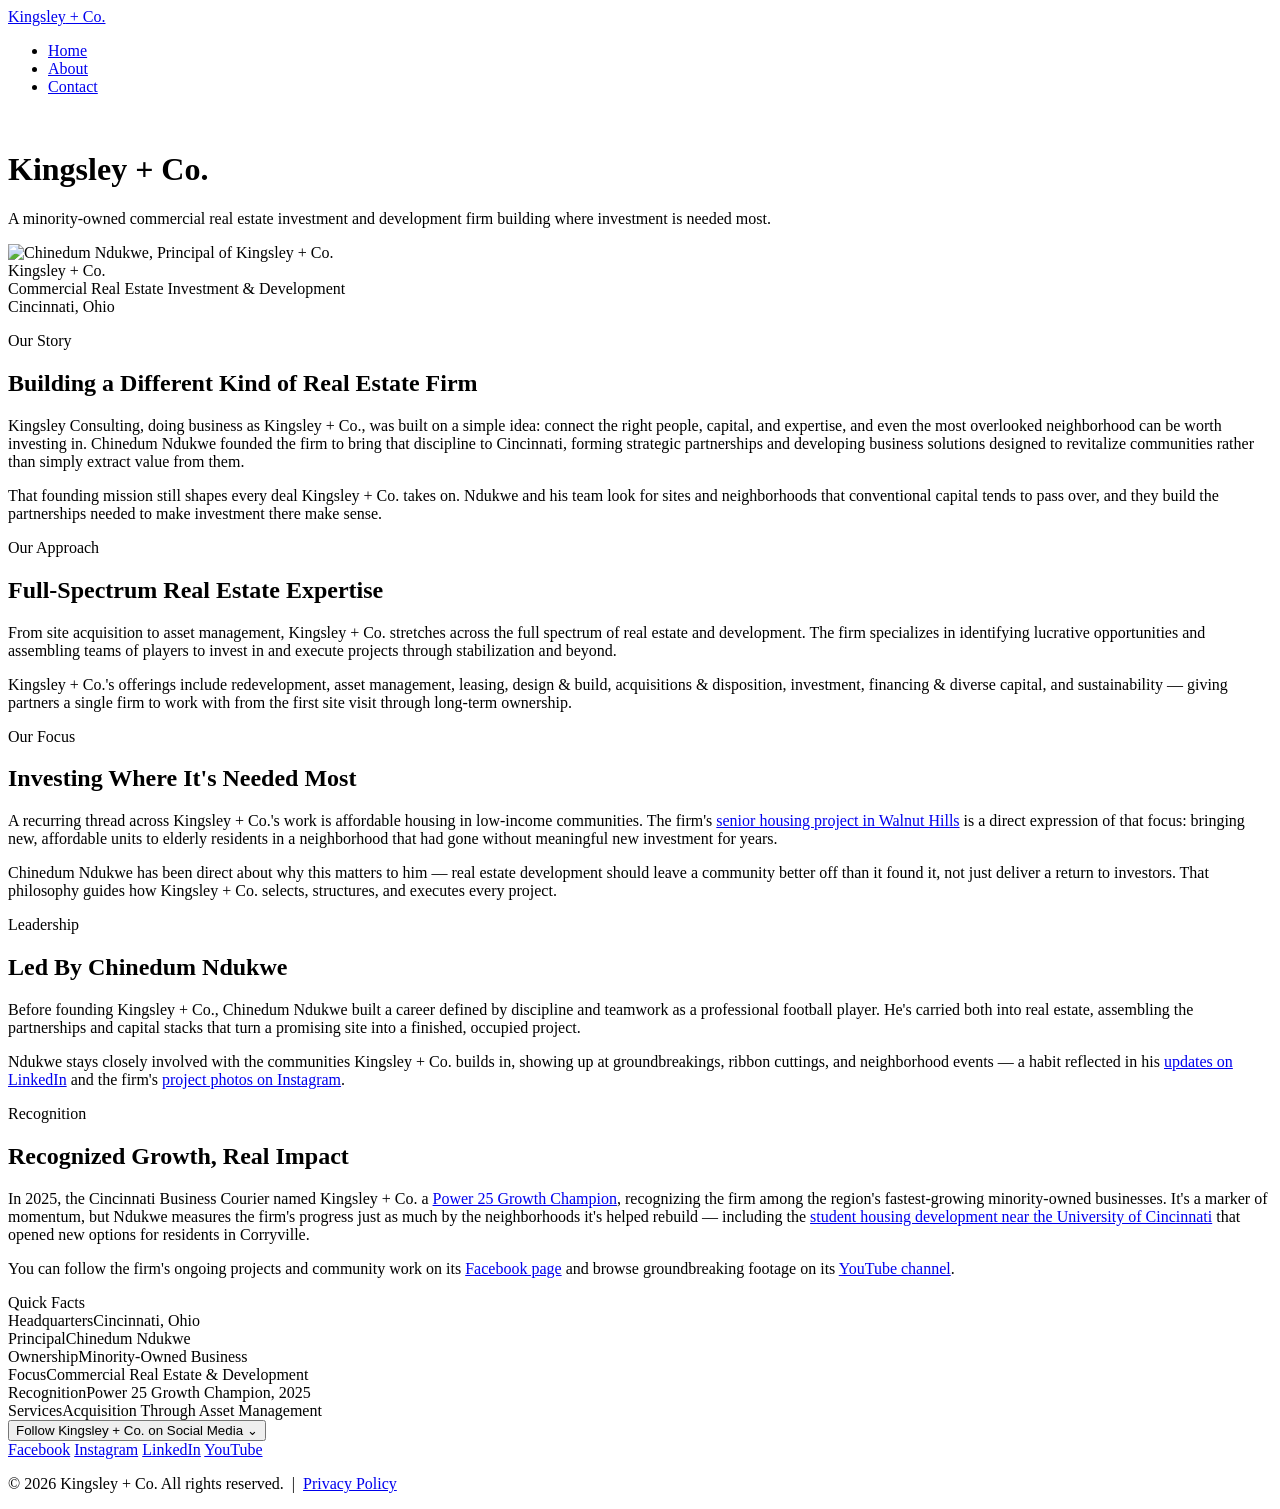
==== about.html @ ecde5082 "Create file" ====
<!DOCTYPE html>
<html lang="en">
<head>
<meta charset="UTF-8"/>
<meta name="viewport" content="width=device-width,initial-scale=1.0"/>
<title>About Kingsley + Co. | Revitalizing Communities Through Real Estate | Cincinnati</title>
<meta name="description" content="Meet Kingsley + Co., the minority-owned Cincinnati real estate firm led by Chinedum Ndukwe that invests in and rebuilds overlooked neighborhoods."/>
<link rel="canonical" href="https://kingsleyandcompany.netlify.app/about.html"/>
<meta property="og:type" content="website"/>
<meta property="og:title" content="About Kingsley + Co."/>
<meta property="og:description" content="The minority-owned Cincinnati real estate firm led by Chinedum Ndukwe that invests in and rebuilds overlooked neighborhoods."/>
<meta property="og:image" content="https://kingsleyandcompany.netlify.app/images/hero.jpg"/>
<meta property="og:url" content="https://kingsleyandcompany.netlify.app/about.html"/>
<link href="https://fonts.googleapis.com/css2?family=Playfair+Display:wght@700&family=Source+Sans+3:wght@300;400;500;600&display=swap" rel="stylesheet"/>
<link rel="stylesheet" href="assets/style.css"/>

<script type="application/ld+json">
{
  "@context": "https://schema.org",
  "@type": "Person",
  "name": "Chinedum Ndukwe",
  "jobTitle": "Principal, Kingsley + Co.",
  "url": "https://kingsleyandcompany.netlify.app/",
  "image": "https://kingsleyandcompany.netlify.app/images/hero.jpg",
  "sameAs": [
    "https://kingsleyandcompany.com",
    "https://www.facebook.com/kingsley.company.realestate/",
    "https://www.instagram.com/kingsley.company/?hl=en",
    "https://www.linkedin.com/company/kingsley-and-company",
    "https://www.youtube.com/@KINGSLEYANDCO"
  ],
  "address": {
    "@type": "PostalAddress",
    "addressLocality": "Cincinnati",
    "addressRegion": "OH",
    "addressCountry": "US"
  },
  "description": "Chinedum Ndukwe leads Kingsley + Co., a minority-owned commercial real estate investment and development firm focused on revitalizing Cincinnati communities."
}
</script>
<script type="application/ld+json">
{
  "@context": "https://schema.org",
  "@type": "WebSite",
  "name": "Kingsley + Co.",
  "url": "https://kingsleyandcompany.netlify.app/"
}
</script>
<script type="application/ld+json">
{
  "@context": "https://schema.org",
  "@type": "AboutPage",
  "url": "https://kingsleyandcompany.netlify.app/about.html",
  "mainEntity": {
    "@type": "Person",
    "name": "Chinedum Ndukwe"
  }
}
</script>
</head>
<body>

<!-- ══ NAV ═══════════════════════════════════════════════════════ -->
<nav id="main-nav">
  <a class="nav-logo" href="/">Kingsley<span> + Co.</span></a>
  <ul class="nav-links">
    <li><a href="/">Home</a></li>
    <li><a class="active" href="about.html">About</a></li>
    <li><a href="contact.html">Contact</a></li>
  </ul>
</nav>

<!-- ══ PAGE HERO ═════════════════════════════════════════════════ -->
<div class="pg-hero">
  <p class="eyebrow" style="color:rgba(255,255,255,.55)">Learn More</p>
  <h1>Kingsley + Co.</h1>
  <p class="pg-sub">A minority-owned commercial real estate investment and development firm building where investment is needed most.</p>
</div>

<!-- ══ PROFILE CARD ══════════════════════════════════════════════ -->
<div class="pc-wrap">
  <div class="pc">
    <div class="pc-ph"><img src="images/hero.jpg" alt="Chinedum Ndukwe, Principal of Kingsley + Co."/></div>
    <div>
      <div class="pc-nm">Kingsley + Co.</div>
      <div class="pc-rl">Commercial Real Estate Investment &amp; Development</div>
      <div class="pc-lc">Cincinnati, Ohio</div>
    </div>
  </div>
</div>

<!-- ══ ABOUT SECTIONS + SIDEBAR ══════════════════════════════════ -->
<div class="am-wrap">
  <div class="am-inner">
    <div>

      <div class="csec">
        <p class="cey">Our Story</p>
        <h2>Building a Different Kind of Real Estate Firm</h2>
        <p>Kingsley Consulting, doing business as Kingsley + Co., was built on a simple idea: connect the right people, capital, and expertise, and even the most overlooked neighborhood can be worth investing in. Chinedum Ndukwe founded the firm to bring that discipline to Cincinnati, forming strategic partnerships and developing business solutions designed to revitalize communities rather than simply extract value from them.</p>
        <p>That founding mission still shapes every deal Kingsley + Co. takes on. Ndukwe and his team look for sites and neighborhoods that conventional capital tends to pass over, and they build the partnerships needed to make investment there make sense.</p>
      </div>

      <div class="csec" id="services">
        <p class="cey">Our Approach</p>
        <h2>Full-Spectrum Real Estate Expertise</h2>
        <p>From site acquisition to asset management, Kingsley + Co. stretches across the full spectrum of real estate and development. The firm specializes in identifying lucrative opportunities and assembling teams of players to invest in and execute projects through stabilization and beyond.</p>
        <p>Kingsley + Co.'s offerings include redevelopment, asset management, leasing, design &amp; build, acquisitions &amp; disposition, investment, financing &amp; diverse capital, and sustainability — giving partners a single firm to work with from the first site visit through long-term ownership.</p>
      </div>

      <div class="csec">
        <p class="cey">Our Focus</p>
        <h2>Investing Where It's Needed Most</h2>
        <p>A recurring thread across Kingsley + Co.'s work is affordable housing in low-income communities. The firm's <a href="walnut-hills-senior-housing.html">senior housing project in Walnut Hills</a> is a direct expression of that focus: bringing new, affordable units to elderly residents in a neighborhood that had gone without meaningful new investment for years.</p>
        <p>Chinedum Ndukwe has been direct about why this matters to him — real estate development should leave a community better off than it found it, not just deliver a return to investors. That philosophy guides how Kingsley + Co. selects, structures, and executes every project.</p>
      </div>

      <div class="csec">
        <p class="cey">Leadership</p>
        <h2>Led By Chinedum Ndukwe</h2>
        <p>Before founding Kingsley + Co., Chinedum Ndukwe built a career defined by discipline and teamwork as a professional football player. He's carried both into real estate, assembling the partnerships and capital stacks that turn a promising site into a finished, occupied project.</p>
        <p>Ndukwe stays closely involved with the communities Kingsley + Co. builds in, showing up at groundbreakings, ribbon cuttings, and neighborhood events — a habit reflected in his <a href="https://www.linkedin.com/company/kingsley-and-company" target="_blank" rel="noopener">updates on LinkedIn</a> and the firm's <a href="https://www.instagram.com/kingsley.company/?hl=en" target="_blank" rel="noopener">project photos on Instagram</a>.</p>
      </div>

      <div class="csec">
        <p class="cey">Recognition</p>
        <h2>Recognized Growth, Real Impact</h2>
        <p>In 2025, the Cincinnati Business Courier named Kingsley + Co. a <a href="power-25-growth-champion.html">Power 25 Growth Champion</a>, recognizing the firm among the region's fastest-growing minority-owned businesses. It's a marker of momentum, but Ndukwe measures the firm's progress just as much by the neighborhoods it's helped rebuild — including the <a href="student-housing-near-university-cincinnati.html">student housing development near the University of Cincinnati</a> that opened new options for residents in Corryville.</p>
        <p>You can follow the firm's ongoing projects and community work on its <a href="https://www.facebook.com/kingsley.company.realestate/" target="_blank" rel="noopener">Facebook page</a> and browse groundbreaking footage on its <a href="https://www.youtube.com/@KINGSLEYANDCO" target="_blank" rel="noopener">YouTube channel</a>.</p>
      </div>

    </div>

    <aside class="sidebar-facts">
      <div class="sb-box">
        <div class="sb-title">Quick Facts</div>
        <div class="fr"><span class="fl">Headquarters</span><span class="fv">Cincinnati, Ohio</span></div>
        <div class="fr"><span class="fl">Principal</span><span class="fv">Chinedum Ndukwe</span></div>
        <div class="fr"><span class="fl">Ownership</span><span class="fv">Minority-Owned Business</span></div>
        <div class="fr"><span class="fl">Focus</span><span class="fv">Commercial Real Estate &amp; Development</span></div>
        <div class="fr"><span class="fl">Recognition</span><span class="fv">Power 25 Growth Champion, 2025</span></div>
        <div class="fr"><span class="fl">Services</span><span class="fv">Acquisition Through Asset Management</span></div>
      </div>
    </aside>
  </div>
</div>

<!-- ══ SOCIAL ══════════════════════════════════════════════════════ -->
<div class="acc-section" style="background:var(--off)">
  <div class="acc-wrap">
    <button class="acc-btn" onclick="tog(this,'s-about')">Follow Kingsley + Co. on Social Media <span class="chevron">&#8964;</span></button>
    <div class="acc-body" id="s-about">
      <div class="social-media-list">
        <a href="https://www.facebook.com/kingsley.company.realestate/" target="_blank" rel="noopener">Facebook</a>
        <a href="https://www.instagram.com/kingsley.company/?hl=en" target="_blank" rel="noopener">Instagram</a>
        <a href="https://www.linkedin.com/company/kingsley-and-company" target="_blank" rel="noopener">LinkedIn</a>
        <a href="https://www.youtube.com/@KINGSLEYANDCO" target="_blank" rel="noopener">YouTube</a>
      </div>
    </div>
  </div>
</div>

<footer>
  <p>&copy; 2026 Kingsley + Co. All rights reserved. &nbsp;|&nbsp; <a href="privacy.html">Privacy Policy</a></p>
</footer>

<script>
function tog(btn,id){
  const c=document.getElementById(id),open=c.classList.contains('open');
  document.querySelectorAll('.acc-body').forEach(e=>e.classList.remove('open'));
  document.querySelectorAll('.acc-btn').forEach(e=>e.classList.remove('open'));
  if(!open){c.classList.add('open');btn.classList.add('open');}
}
</script>
</body>
</html>
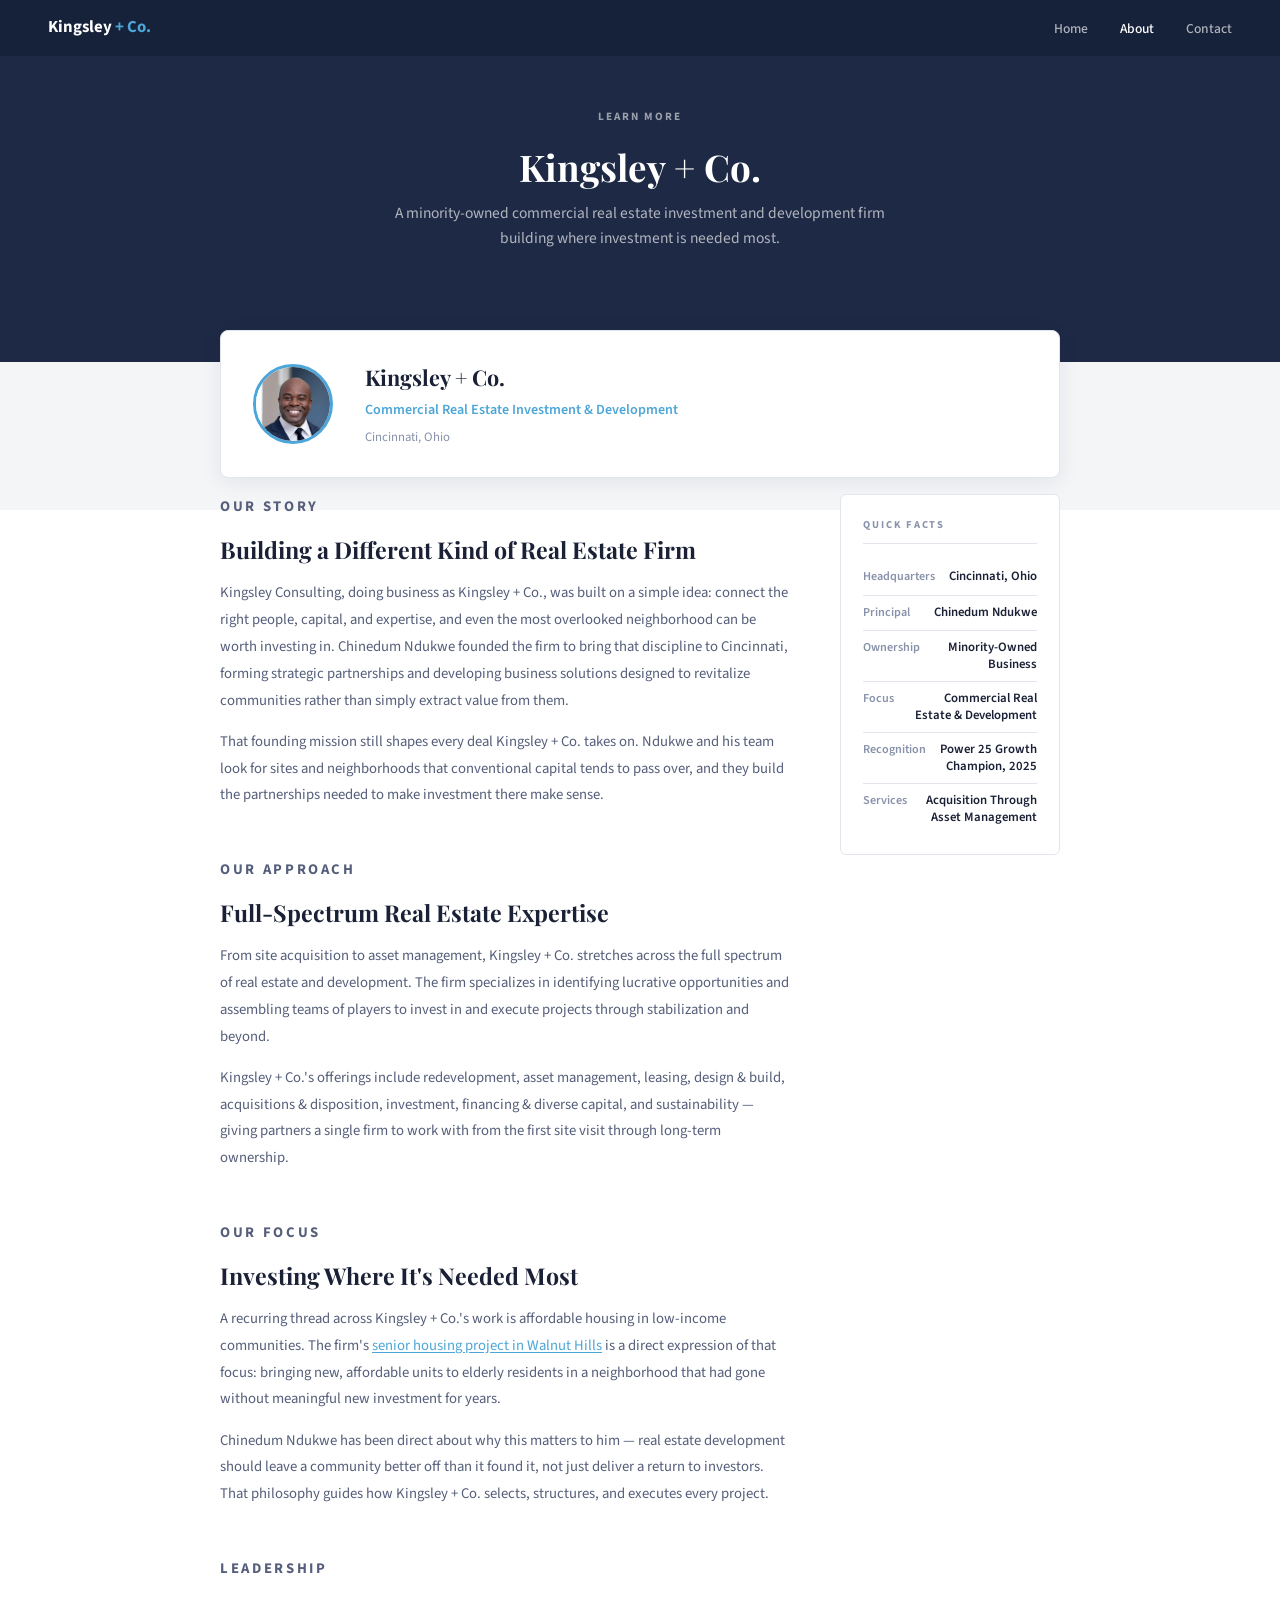
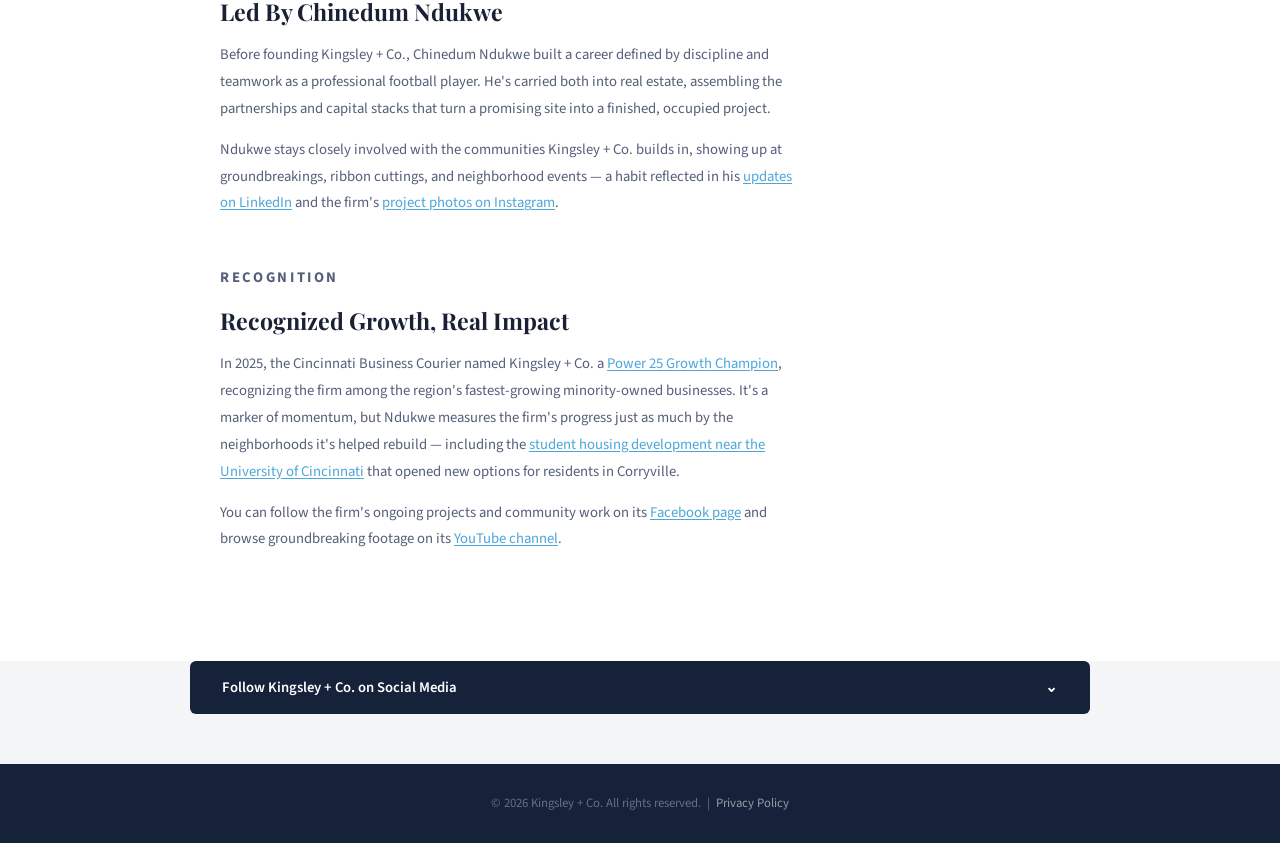
==== commit e40123b0: "Update file" ====
--- a/about.html
+++ b/about.html
@@ -5,12 +5,12 @@
 <meta name="viewport" content="width=device-width,initial-scale=1.0"/>
 <title>About Kingsley + Co. | Revitalizing Communities Through Real Estate | Cincinnati</title>
 <meta name="description" content="Meet Kingsley + Co., the minority-owned Cincinnati real estate firm led by Chinedum Ndukwe that invests in and rebuilds overlooked neighborhoods."/>
-<link rel="canonical" href="https://kingsleyandcompany.netlify.app/about.html"/>
+<link rel="canonical" href="https://kingsleyandcompanycincinnati.netlify.app/about.html"/>
 <meta property="og:type" content="website"/>
 <meta property="og:title" content="About Kingsley + Co."/>
 <meta property="og:description" content="The minority-owned Cincinnati real estate firm led by Chinedum Ndukwe that invests in and rebuilds overlooked neighborhoods."/>
-<meta property="og:image" content="https://kingsleyandcompany.netlify.app/images/hero.jpg"/>
-<meta property="og:url" content="https://kingsleyandcompany.netlify.app/about.html"/>
+<meta property="og:image" content="https://kingsleyandcompanycincinnati.netlify.app/images/hero.jpg"/>
+<meta property="og:url" content="https://kingsleyandcompanycincinnati.netlify.app/about.html"/>
 <link href="https://fonts.googleapis.com/css2?family=Playfair+Display:wght@700&family=Source+Sans+3:wght@300;400;500;600&display=swap" rel="stylesheet"/>
 <link rel="stylesheet" href="assets/style.css"/>
 
@@ -20,8 +20,8 @@
   "@type": "Person",
   "name": "Chinedum Ndukwe",
   "jobTitle": "Principal, Kingsley + Co.",
-  "url": "https://kingsleyandcompany.netlify.app/",
-  "image": "https://kingsleyandcompany.netlify.app/images/hero.jpg",
+  "url": "https://kingsleyandcompanycincinnati.netlify.app/",
+  "image": "https://kingsleyandcompanycincinnati.netlify.app/images/hero.jpg",
   "sameAs": [
     "https://kingsleyandcompany.com",
     "https://www.facebook.com/kingsley.company.realestate/",
@@ -43,14 +43,14 @@
   "@context": "https://schema.org",
   "@type": "WebSite",
   "name": "Kingsley + Co.",
-  "url": "https://kingsleyandcompany.netlify.app/"
+  "url": "https://kingsleyandcompanycincinnati.netlify.app/"
 }
 </script>
 <script type="application/ld+json">
 {
   "@context": "https://schema.org",
   "@type": "AboutPage",
-  "url": "https://kingsleyandcompany.netlify.app/about.html",
+  "url": "https://kingsleyandcompanycincinnati.netlify.app/about.html",
   "mainEntity": {
     "@type": "Person",
     "name": "Chinedum Ndukwe"
--- a/assets/style.css
+++ b/assets/style.css
@@ -0,0 +1,190 @@
+*,*::before,*::after{box-sizing:border-box;margin:0;padding:0}
+:root{
+  --navy:#1e2a45;--navy-deep:#16213a;--navy-mid:#253050;
+  --blue:#4da6d8;--white:#fff;--off:#f4f5f7;--border:#e2e5ec;
+  --td:#1a2035;--tm:#555e7a;--tl:#8892aa;
+  --fh:'Playfair Display',Georgia,serif;--fb:'Source Sans 3',sans-serif;
+}
+html{scroll-behavior:smooth}
+body{font-family:var(--fb);color:var(--td);background:var(--white);line-height:1.65;overflow-x:hidden}
+/* NAV */
+nav{position:sticky;top:0;z-index:200;display:flex;align-items:center;justify-content:space-between;padding:0 3rem;height:56px;background:var(--navy-deep)}
+.nav-logo{font-family:var(--fb);font-size:1.05rem;font-weight:700;text-decoration:none;color:#fff;cursor:pointer}
+.nav-logo span{color:var(--blue)}
+.nav-links{display:flex;gap:2rem;list-style:none}
+.nav-links a{font-size:.85rem;font-weight:500;color:rgba(255,255,255,.65);text-decoration:none;transition:color .2s;cursor:pointer}
+.nav-links a:hover,.nav-links a.active{color:#fff}
+.nav-has-drop{position:relative}
+.nav-drop-toggle{display:flex;align-items:center;gap:.3rem;cursor:pointer;font-size:.85rem;font-weight:500;color:rgba(255,255,255,.65);transition:color .2s;text-decoration:none}
+.nav-drop-toggle:hover{color:#fff}
+.nav-chevron{font-size:.7rem;transition:transform .2s;display:inline-block}
+.nav-dropdown{display:none;position:absolute;top:calc(100% + 10px);left:50%;transform:translateX(-50%);background:var(--navy-deep);border:1px solid rgba(255,255,255,.1);border-radius:8px;min-width:200px;padding:.4rem 0;box-shadow:0 12px 32px rgba(0,0,0,.4);list-style:none;z-index:300}
+.nav-has-drop:hover .nav-dropdown{display:block}
+.nav-dropdown li a{display:block;padding:.52rem 1.1rem;font-size:.8rem;color:rgba(255,255,255,.7);text-decoration:none;transition:all .15s;white-space:nowrap}
+.nav-dropdown li a:hover{color:#fff;background:rgba(255,255,255,.06)}
+/* FOOTER */
+footer{background:var(--navy-deep);padding:1.8rem 3rem;text-align:center}
+footer p{font-size:.8rem;color:rgba(255,255,255,.35)}
+footer a{color:rgba(255,255,255,.55);text-decoration:none}
+footer a:hover{color:#fff}
+/* SHARED */
+.eyebrow{font-size:.7rem;font-weight:700;letter-spacing:.18em;text-transform:uppercase;color:var(--blue);margin-bottom:.6rem}
+.sec-title{font-family:var(--fh);font-size:1.9rem;font-weight:700;color:var(--td);line-height:1.2;margin-bottom:1.4rem}
+/* HERO */
+.h-hero{background:var(--navy);padding:60px 3rem 70px}
+.h-inner{max-width:900px;margin:0 auto;display:flex;align-items:flex-start;gap:3.5rem}
+.h-photo{flex-shrink:0;width:160px;height:160px;border-radius:50%;border:4px solid var(--blue);overflow:hidden;background:var(--navy-mid)}
+.h-photo img{width:100%;height:100%;object-fit:cover;object-position:center 20%;display:block}
+.h-name{font-family:var(--fh);font-size:2.3rem;font-weight:700;color:#fff;line-height:1.1;margin-bottom:.3rem}
+.h-role{font-size:.95rem;font-weight:600;color:var(--blue);margin-bottom:1rem}
+.h-desc{font-size:.97rem;color:rgba(255,255,255,.72);line-height:1.75;max-width:480px;margin-bottom:1.1rem}
+.h-loc{display:flex;align-items:center;gap:.4rem;font-size:.83rem;color:rgba(255,255,255,.45)}
+/* HOME ABOUT */
+.h-about{background:var(--off);padding:70px 3rem}
+.ha-inner{max-width:900px;margin:0 auto;display:grid;grid-template-columns:1fr 260px;gap:3.5rem;align-items:start}
+.ha-text p{font-size:.95rem;color:var(--tm);line-height:1.8;margin-bottom:1rem}
+.ha-link{display:inline-block;font-size:.88rem;font-weight:600;color:var(--blue);text-decoration:none;margin-top:.6rem;cursor:pointer}
+.ha-photo{width:100%;aspect-ratio:3/4;object-fit:cover;object-position:center 25%;border-radius:8px;display:block}
+/* ACCORDION */
+.acc-section{padding:0 3rem 50px}
+.acc-wrap{max-width:900px;margin:0 auto;display:flex;flex-direction:column;gap:.75rem}
+.acc-btn{width:100%;display:flex;align-items:center;justify-content:space-between;padding:1rem 2rem;background:var(--navy-deep);color:#fff;font-family:var(--fb);font-size:.92rem;font-weight:600;border:none;border-radius:6px;cursor:pointer;transition:background .2s}
+.acc-btn:hover{background:var(--navy-mid)}
+.chevron{display:inline-block;transition:transform .3s}
+.acc-btn.open .chevron{transform:rotate(180deg)}
+.acc-body{display:none;background:var(--white);border:1px solid var(--border);border-radius:6px;padding:1.5rem 2rem}
+.acc-body.open{display:block}
+.social-media-list{display:flex;justify-content:center;gap:12px;flex-wrap:wrap;padding:.25rem 0}
+.social-media-list a img{width:30px;height:30px;transition:transform .3s}
+.social-media-list a:hover img{transform:scale(1.2)}
+.social-media-list a{display:inline-block;padding:.55rem 1.3rem;border:1px solid var(--border);border-radius:30px;font-family:var(--fb);font-size:.85rem;font-weight:600;color:var(--navy-deep);text-decoration:none;transition:background .2s,color .2s}
+.social-media-list a:hover{background:var(--navy-deep);color:#fff}
+/* PRESS CARDS */
+.h-press{background:#fff;padding:70px 3rem}
+.pi{max-width:900px;margin:0 auto}
+.pi .sec-title{margin-bottom:2rem}
+.cards{display:grid;grid-template-columns:repeat(3,1fr);gap:1.2rem}
+.card{border:1px solid var(--border);border-radius:6px;overflow:hidden;text-decoration:none;background:var(--white);display:flex;flex-direction:column;transition:box-shadow .2s,transform .2s}
+.card:hover{box-shadow:0 10px 30px rgba(26,35,64,.12);transform:translateY(-3px)}
+.ct{background:var(--navy);padding:1.4rem;display:flex;flex-direction:column;align-items:center;justify-content:center;text-align:center;min-height:110px}
+.ct-cat{font-size:.65rem;font-weight:700;letter-spacing:.16em;text-transform:uppercase;color:rgba(255,255,255,.5);margin-bottom:.5rem}
+.ct-ttl{font-family:var(--fh);font-size:1.02rem;font-weight:600;color:#fff;line-height:1.3}
+.cb{padding:1.1rem 1.2rem;flex:1}
+.cb-pub{font-size:.66rem;font-weight:700;letter-spacing:.12em;text-transform:uppercase;color:var(--blue);margin-bottom:.5rem}
+.cb-hl{font-size:.92rem;font-weight:600;color:var(--td);line-height:1.4;margin-bottom:.5rem}
+.cb-yr{font-size:.78rem;color:var(--tl)}
+/* HOME CONTACT */
+.h-contact{background:var(--off);padding:70px 3rem}
+.hc-inner{max-width:900px;margin:0 auto;display:grid;grid-template-columns:1fr 1fr;gap:5rem;align-items:start}
+.hc-title{font-family:var(--fh);font-size:1.6rem;font-weight:700;color:var(--td);margin-bottom:.6rem}
+.hcp p{font-size:.9rem;color:var(--tm);line-height:1.7;margin-bottom:1.6rem}
+.fl-lbl{font-size:.68rem;font-weight:700;letter-spacing:.18em;text-transform:uppercase;color:var(--tl);margin-bottom:.8rem}
+.aside-soc{display:flex;gap:.5rem;flex-wrap:wrap}
+.asoc{min-width:38px;height:38px;padding:0 .6rem;border:1.5px solid var(--border);border-radius:4px;display:flex;align-items:center;justify-content:center;font-size:.72rem;font-weight:700;color:var(--td);text-decoration:none;transition:all .18s}
+.asoc:hover{background:var(--navy);color:#fff;border-color:var(--navy)}
+/* FORMS */
+.cf{display:flex;flex-direction:column;gap:1.1rem}
+.cf label{font-size:.82rem;font-weight:600;color:var(--td);display:block;margin-bottom:.3rem}
+.cf input,.cf textarea{width:100%;padding:.7rem .9rem;border:1px solid var(--border);border-radius:4px;font-family:var(--fb);font-size:.9rem;color:var(--td);background:var(--white);outline:none;transition:border-color .2s;resize:vertical}
+.cf input:focus,.cf textarea:focus{border-color:var(--navy)}
+.cf textarea{min-height:110px}
+.btn-sm{align-self:flex-start;padding:.75rem 1.8rem;background:var(--navy-deep);color:#fff;font-family:var(--fb);font-size:.88rem;font-weight:600;border:none;border-radius:4px;cursor:pointer}
+.btn-sm:hover{background:var(--blue)}
+/* PAGE HERO */
+.pg-hero{background:var(--navy);padding:52px 3rem 110px;text-align:center}
+.pg-hero h1{font-family:var(--fh);font-size:2.3rem;font-weight:700;color:#fff;line-height:1.15;margin-bottom:.8rem;margin-top:1.2rem}
+.pg-sub{font-size:.97rem;color:rgba(255,255,255,.65);max-width:500px;margin:0 auto;line-height:1.65}
+/* ABOUT PAGE */
+.pc-wrap{background:var(--off);padding:0 3rem}
+.pc{max-width:840px;margin:0 auto;background:var(--white);border:1px solid var(--border);border-radius:8px;padding:1.8rem 2rem;display:flex;align-items:center;gap:2rem;transform:translateY(-32px);box-shadow:0 4px 20px rgba(26,35,64,.08)}
+.pc-ph{width:80px;height:80px;border-radius:50%;border:3px solid var(--blue);overflow:hidden;flex-shrink:0}
+.pc-ph img{width:100%;height:100%;object-fit:cover;object-position:center 20%}
+.pc-nm{font-family:var(--fh);font-size:1.35rem;font-weight:700;color:var(--td);margin-bottom:.2rem}
+.pc-rl{font-size:.88rem;font-weight:600;color:var(--blue);margin-bottom:.35rem}
+.pc-lc{display:flex;align-items:center;gap:.3rem;font-size:.8rem;color:var(--tl)}
+.am-wrap{padding:0 3rem 60px;margin-top:-16px}
+.am-inner{max-width:840px;margin:0 auto;display:grid;grid-template-columns:1fr 220px;gap:3rem;align-items:start}
+.csec{margin-bottom:3rem}
+.cey{font-size:.68rem;font-weight:700;letter-spacing:.18em;text-transform:uppercase;color:var(--blue);margin-bottom:.5rem}
+.csec h2{font-family:var(--fh);font-size:1.45rem;font-weight:700;color:var(--td);line-height:1.25;margin-bottom:1rem}
+.csec p{font-size:.92rem;color:var(--tm);line-height:1.82;margin-bottom:.9rem}
+.sidebar-facts{position:sticky;top:80px}
+.sb-box{background:var(--white);border:1px solid var(--border);border-radius:6px;padding:1.3rem 1.4rem;margin-bottom:1.3rem}
+.sb-title{font-size:.66rem;font-weight:700;letter-spacing:.18em;text-transform:uppercase;color:var(--tl);margin-bottom:1rem;padding-bottom:.6rem;border-bottom:1px solid var(--border)}
+.fr{display:flex;justify-content:space-between;align-items:baseline;padding:.45rem 0;border-bottom:1px solid var(--border);gap:.8rem}
+.fr:last-child{border-bottom:none}
+.fl{font-size:.76rem;font-weight:600;color:var(--tl);white-space:nowrap}
+.fv{font-size:.8rem;font-weight:600;color:var(--td);text-align:right;line-height:1.35}
+.fw-lbl{font-size:.66rem;font-weight:700;letter-spacing:.18em;text-transform:uppercase;color:var(--tl);margin-bottom:.7rem}
+.sb-soc{display:flex;gap:.5rem;flex-wrap:wrap}
+.ssoc{min-width:34px;height:34px;padding:0 .5rem;border:1.5px solid var(--border);border-radius:4px;display:flex;align-items:center;justify-content:center;font-size:.7rem;font-weight:700;color:var(--td);text-decoration:none;transition:all .18s}
+.ssoc:hover{background:var(--navy);color:#fff;border-color:var(--navy)}
+/* CONTACT PAGE */
+.cp-hero{background:var(--navy);padding:52px 3rem 110px;text-align:center}
+.cc-wrap{padding:0 3rem;margin-top:-72px;position:relative;z-index:10}
+.cc{max-width:760px;margin:0 auto;display:grid;grid-template-columns:1fr 1fr;border-radius:10px;overflow:hidden;box-shadow:0 12px 48px rgba(26,35,64,.18)}
+.fp{background:var(--white);padding:2.4rem}
+.fp h2{font-family:var(--fh);font-size:1.35rem;font-weight:700;color:var(--td);margin-bottom:.3rem}
+.fp-sub{font-size:.85rem;color:var(--tl);margin-bottom:1.5rem}
+.cf2{display:flex;flex-direction:column;gap:.9rem}
+.cf2 label{font-size:.8rem;font-weight:600;color:var(--td);display:block;margin-bottom:.25rem}
+.cf2 input,.cf2 textarea{width:100%;padding:.65rem .85rem;border:1px solid var(--border);border-radius:4px;font-family:var(--fb);font-size:.88rem;color:var(--td);outline:none;transition:border-color .2s;resize:vertical}
+.cf2 input:focus,.cf2 textarea:focus{border-color:var(--navy)}
+.cf2 textarea{min-height:100px}
+.btn-cf2{padding:.75rem 1.6rem;background:var(--navy-deep);color:#fff;font-family:var(--fb);font-size:.88rem;font-weight:600;border:none;border-radius:4px;cursor:pointer;margin-top:.4rem}
+.btn-cf2:hover{background:var(--blue)}
+.ci{background:var(--navy);padding:2.4rem;display:flex;flex-direction:column;gap:1.5rem}
+.ci-title{font-family:var(--fh);font-size:1.5rem;font-weight:700;color:#fff}
+.ci-lbl{font-size:.66rem;font-weight:700;letter-spacing:.18em;text-transform:uppercase;color:rgba(255,255,255,.45);margin-bottom:.5rem}
+.ci-val{font-size:.9rem;color:rgba(255,255,255,.85);text-decoration:none}
+a.ci-val:hover{color:#fff}
+.ci-soc{display:flex;gap:.5rem;flex-wrap:wrap}
+.cisoc{min-width:34px;height:34px;padding:0 .5rem;border:1.5px solid rgba(255,255,255,.2);border-radius:4px;display:flex;align-items:center;justify-content:center;font-size:.7rem;font-weight:700;color:rgba(255,255,255,.7);text-decoration:none;transition:all .18s}
+.cisoc:hover{background:rgba(255,255,255,.12);color:#fff}
+/* ARTICLE PAGE */
+.art-hero{background:var(--navy);padding:52px 3rem 80px}
+.art-hero-inner{max-width:840px;margin:0 auto}
+.art-hero-title{font-family:var(--fh);font-size:2.1rem;font-weight:700;color:#fff;line-height:1.2;margin:1rem 0 .8rem}
+.art-meta{display:flex;align-items:center;gap:1.2rem;flex-wrap:wrap}
+.art-meta-item{display:flex;align-items:center;gap:.35rem;font-size:.8rem;color:rgba(255,255,255,.55)}
+.art-body{max-width:840px;margin:2rem auto 4rem;padding:0 3rem;display:grid;grid-template-columns:1fr 220px;gap:3rem;align-items:start}
+.art-h2{font-family:var(--fh);font-size:1.35rem;font-weight:700;color:var(--td);margin:2rem 0 .8rem;line-height:1.25}
+.art-p{font-size:.93rem;color:var(--tm);line-height:1.85;margin-bottom:1rem}
+.art-p a{color:var(--blue);text-decoration:underline}
+.art-quote{border-left:3px solid var(--blue);padding:.7rem 1.2rem;margin:1.5rem 0;font-style:italic;color:var(--tm);font-size:.95rem;line-height:1.7}
+.art-hero-image{width:100%;max-height:420px;object-fit:cover;object-position:center 20%;border-radius:8px;margin-bottom:1rem;display:block}
+.art-sidebar-box{position:sticky;top:80px}
+.art-sb-box{background:var(--white);border:1px solid var(--border);border-radius:6px;padding:1.2rem 1.3rem;margin-bottom:1rem}
+.art-sb-label{font-size:.64rem;font-weight:700;letter-spacing:.18em;text-transform:uppercase;color:var(--tl);margin-bottom:.9rem;padding-bottom:.55rem;border-bottom:1px solid var(--border);display:block}
+.art-sb-row{display:flex;justify-content:space-between;align-items:baseline;padding:.4rem 0;border-bottom:1px solid var(--border);font-size:.78rem;gap:.8rem}
+.art-sb-row:last-child{border-bottom:none}
+.art-sb-row span:first-child{color:var(--tl);font-weight:600}
+.art-sb-row span:last-child{color:var(--td);font-weight:600;text-align:right}
+.card-article .ct-img{height:280px;overflow:hidden;background:var(--navy)}
+.card-article .ct-img img{width:100%;height:100%;object-fit:cover;object-position:center 25%;display:block;transition:transform .3s}
+.card-article:hover .ct-img img{transform:scale(1.05)}
+/* PRIVACY / LEGAL PAGE */
+.legal-wrap{max-width:840px;margin:0 auto;padding:3rem}
+.legal-wrap h2{font-family:var(--fh);font-size:1.35rem;font-weight:700;color:var(--td);margin:2rem 0 .8rem;line-height:1.25}
+.legal-wrap h2:first-child{margin-top:0}
+.legal-wrap p{font-size:.93rem;color:var(--tm);line-height:1.85;margin-bottom:1rem}
+.legal-wrap ul{margin:0 0 1rem 1.4rem}
+.legal-wrap ul li{font-size:.93rem;color:var(--tm);line-height:1.85;margin-bottom:.4rem}
+.legal-meta{font-size:.8rem;color:var(--tl);margin-bottom:1.5rem}
+/* INLINE LINKS in generated content */
+.ha-text p a,.csec p a,.art-p a,.h-desc a,.pg-sub a,.fp-sub a{color:var(--blue);text-decoration:underline;text-underline-offset:2px}
+.ha-text p a:hover,.csec p a:hover,.h-desc a:hover,.pg-sub a:hover{opacity:.8}
+.ha-text p strong,.csec p strong,.art-p strong,.h-desc strong,.pg-sub strong{font-weight:700;color:inherit}
+@media(max-width:820px){
+  nav{padding:0 1.2rem}
+  .h-hero,.h-about,.h-press,.h-contact,.acc-section,.pg-hero,.pc-wrap,.am-wrap,.cc-wrap,.cp-hero,.legal-wrap{padding-left:1.2rem;padding-right:1.2rem}
+  .h-inner{flex-direction:column;align-items:center;text-align:center}
+  .h-desc{margin:0 auto 1rem}.h-loc{justify-content:center}
+  .ha-inner,.hc-inner,.am-inner{grid-template-columns:1fr}
+  .sidebar-facts{position:static}
+  .pc{flex-direction:column;text-align:center}.pc-lc{justify-content:center}
+  .cc{grid-template-columns:1fr}
+  .cards{grid-template-columns:1fr}
+  .art-body{grid-template-columns:1fr}.art-sidebar-box{position:static}
+  .art-hero{padding:40px 1.2rem 60px}.art-hero-title{font-size:1.7rem}
+}
